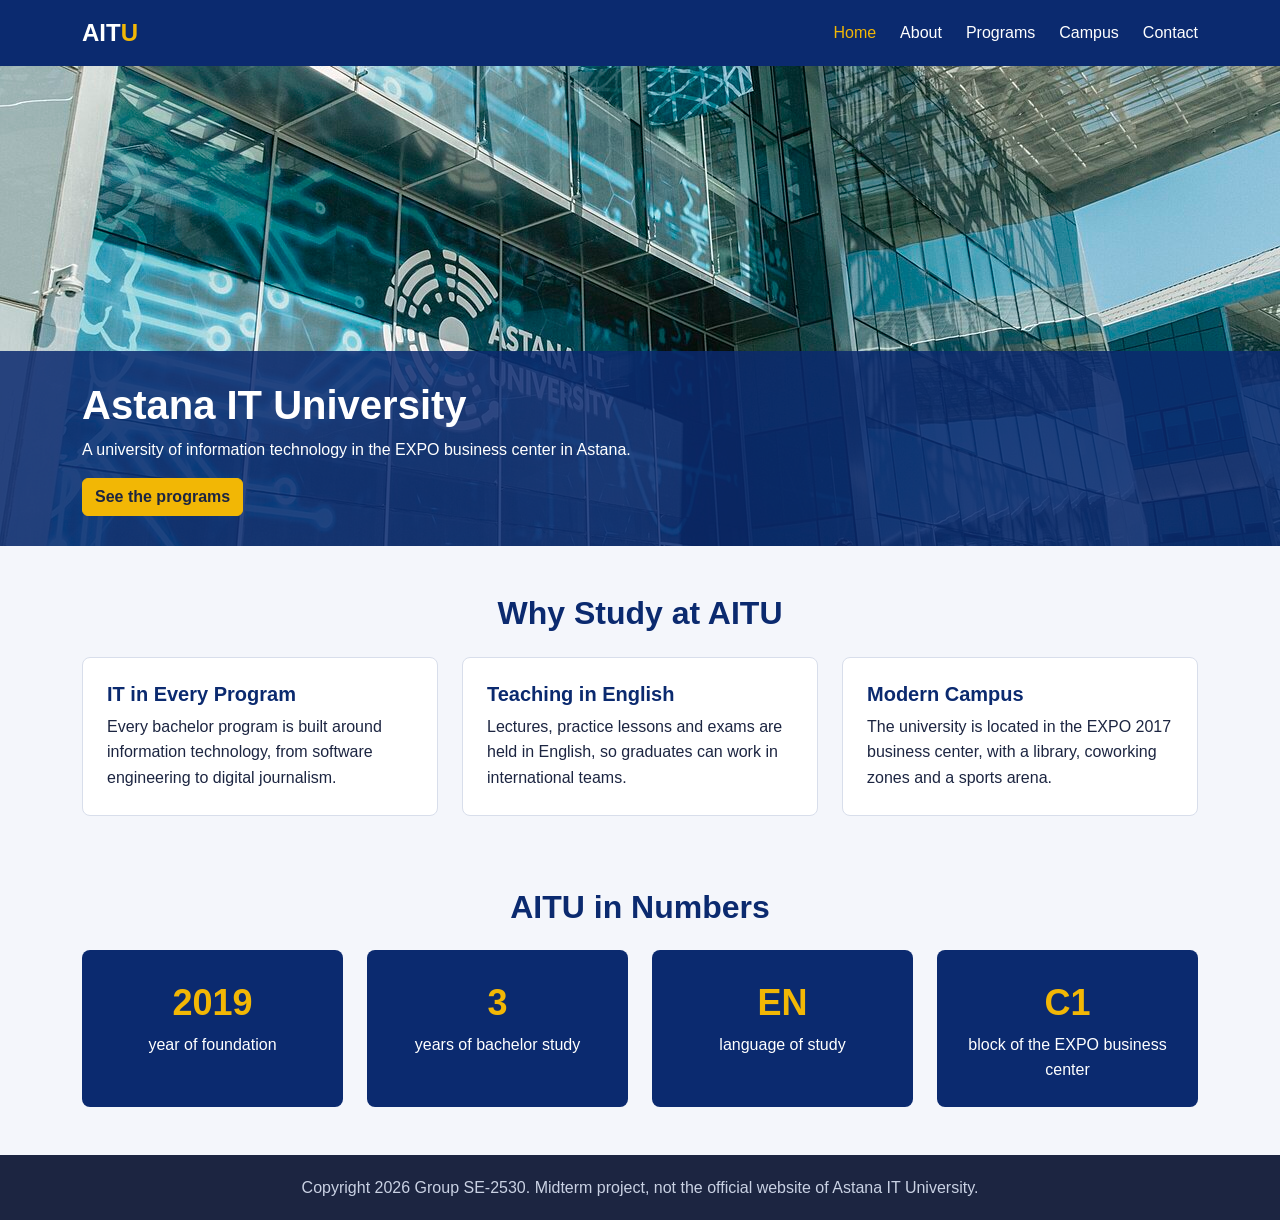
==== index.html @ d7051963 "copy the midterm website" ====
<!DOCTYPE html>
<html lang="en">
<head>
    <meta charset="UTF-8">
    <meta name="viewport" content="width=device-width, initial-scale=1.0">
    <title>Home - Astana IT University</title>
    <link rel="stylesheet" href="css/bootstrap.min.css">
    <link rel="stylesheet" href="css/styles.css">
</head>
<body>

<header class="site-header">
    <div class="container header-inner">
        <a class="logo" href="index.html">AIT<span>U</span></a>
        <nav>
            <ul class="nav-links">
                <li><a href="index.html" class="active">Home</a></li>
                <li><a href="about.html">About</a></li>
                <li><a href="programs.html">Programs</a></li>
                <li><a href="campus.html">Campus</a></li>
                <li><a href="contact.html">Contact</a></li>
            </ul>
        </nav>
    </div>
</header>

<main>

    <section class="hero">
        <img src="images/building.jpg" alt="Entrance of the Astana IT University building">
        <div class="hero-text">
            <div class="container">
                <h1>Astana IT University</h1>
                <p class="mb-3">A university of information technology in the EXPO business center in Astana.</p>
                <a class="btn btn-primary" href="programs.html">See the programs</a>
            </div>
        </div>
    </section>

    <section class="container py-5">
        <h2 class="text-center mb-4">Why Study at AITU</h2>
        <div class="row">
            <div class="col-md-6 col-lg-4 mb-4">
                <article class="info-card">
                    <h3>IT in Every Program</h3>
                    <p>Every bachelor program is built around information technology, from software
                        engineering to digital journalism.</p>
                </article>
            </div>
            <div class="col-md-6 col-lg-4 mb-4">
                <article class="info-card">
                    <h3>Teaching in English</h3>
                    <p>Lectures, practice lessons and exams are held in English, so graduates can work
                        in international teams.</p>
                </article>
            </div>
            <div class="col-md-12 col-lg-4 mb-4">
                <article class="info-card">
                    <h3>Modern Campus</h3>
                    <p>The university is located in the EXPO 2017 business center, with a library,
                        coworking zones and a sports arena.</p>
                </article>
            </div>
        </div>
    </section>

    <section class="container pb-5">
        <h2 class="text-center mb-4">AITU in Numbers</h2>
        <div class="stats">
            <div class="stat">
                <span class="stat-number">2019</span>
                <span>year of foundation</span>
            </div>
            <div class="stat">
                <span class="stat-number">3</span>
                <span>years of bachelor study</span>
            </div>
            <div class="stat">
                <span class="stat-number">EN</span>
                <span>language of study</span>
            </div>
            <div class="stat">
                <span class="stat-number">C1</span>
                <span>block of the EXPO business center</span>
            </div>
        </div>
    </section>

</main>

<footer class="site-footer">
    <div class="container text-center">
        <p>Copyright 2026 Group SE-2530. Midterm project, not the official website of Astana IT University.</p>
    </div>
</footer>

</body>
</html>
---- css/styles.css ----
* {
    box-sizing: border-box;
}

body {
    background-color: #f4f6fb;
    color: #1c2541;
    font-family: Arial, Helvetica, sans-serif;
    line-height: 1.6;
}

h1,
h2,
h3 {
    color: #0b2a6f;
    font-weight: bold;
}

a {
    color: #0b2a6f;
}

.site-header {
    background-color: #0b2a6f;
    padding: 14px 0;
}

.header-inner {
    display: flex;
    justify-content: space-between;
    align-items: center;
}

.logo {
    color: #ffffff;
    font-size: 24px;
    font-weight: bold;
    text-decoration: none;
}

.logo span {
    color: #f2b705;
}

.nav-links {
    display: flex;
    gap: 24px;
    list-style-type: none;
    margin: 0;
    padding: 0;
}

.nav-links a {
    color: #ffffff;
    text-decoration: none;
}

.nav-links a:hover,
.nav-links a.active {
    color: #f2b705;
}

.hero {
    position: relative;
    height: 480px;
}

.hero img {
    width: 100%;
    height: 100%;
    object-fit: cover;
}

.hero-text {
    position: absolute;
    left: 0;
    bottom: 0;
    width: 100%;
    background-color: rgba(11, 42, 111, 0.85);
    color: #ffffff;
    padding: 30px 0;
}

.hero-text h1 {
    color: #ffffff;
    font-size: 40px;
}

.page-title {
    background-color: #0b2a6f;
    color: #ffffff;
    padding: 40px 0;
}

.page-title h1 {
    color: #ffffff;
    margin: 0;
}

.btn-primary {
    background-color: #f2b705;
    border-color: #f2b705;
    color: #1c2541;
    font-weight: bold;
}

.btn-primary:hover {
    background-color: #d9a404;
    border-color: #d9a404;
    color: #1c2541;
}

.info-card {
    background-color: #ffffff;
    border: 1px solid #d8deeb;
    border-radius: 8px;
    height: 100%;
    padding: 24px;
}

.info-card h3 {
    font-size: 20px;
}

.info-card p {
    margin-bottom: 0;
}

.stats {
    display: grid;
    grid-template-columns: repeat(4, 1fr);
    gap: 24px;
}

.stat {
    background-color: #0b2a6f;
    border-radius: 8px;
    color: #ffffff;
    padding: 24px;
    text-align: center;
}

.stat-number {
    display: block;
    color: #f2b705;
    font-size: 36px;
    font-weight: bold;
}

#mission {
    background-color: #ffffff;
    border-left: 6px solid #f2b705;
    padding: 24px;
}

.programs-table th {
    background-color: #0b2a6f;
    color: #ffffff;
}

.gallery {
    display: grid;
    grid-template-columns: repeat(3, 1fr);
    gap: 16px;
}

.gallery-item {
    position: relative;
    height: 240px;
    margin: 0;
}

.gallery-item img {
    width: 100%;
    height: 100%;
    border-radius: 8px;
    object-fit: cover;
}

.caption {
    position: absolute;
    left: 0;
    bottom: 0;
    width: 100%;
    background-color: rgba(11, 42, 111, 0.85);
    border-radius: 0 0 8px 8px;
    color: #ffffff;
    padding: 8px 12px;
}

#contact-form {
    background-color: #ffffff;
    border: 1px solid #d8deeb;
    border-radius: 8px;
    padding: 24px;
}

.site-footer {
    background-color: #1c2541;
    color: #c9d1e3;
    padding: 20px 0;
}

.site-footer p {
    margin: 0;
}

@media (max-width: 992px) {
    .hero {
        height: 380px;
    }

    .hero-text h1 {
        font-size: 32px;
    }

    .stats {
        grid-template-columns: repeat(2, 1fr);
    }

    .gallery {
        grid-template-columns: repeat(2, 1fr);
    }
}

@media (max-width: 576px) {
    .header-inner {
        flex-direction: column;
        gap: 10px;
    }

    .nav-links {
        flex-wrap: wrap;
        justify-content: center;
        gap: 8px 16px;
    }

    .hero {
        height: 300px;
    }

    .hero-text h1 {
        font-size: 24px;
    }

    .stats {
        grid-template-columns: 1fr;
    }

    .gallery {
        grid-template-columns: 1fr;
    }
}
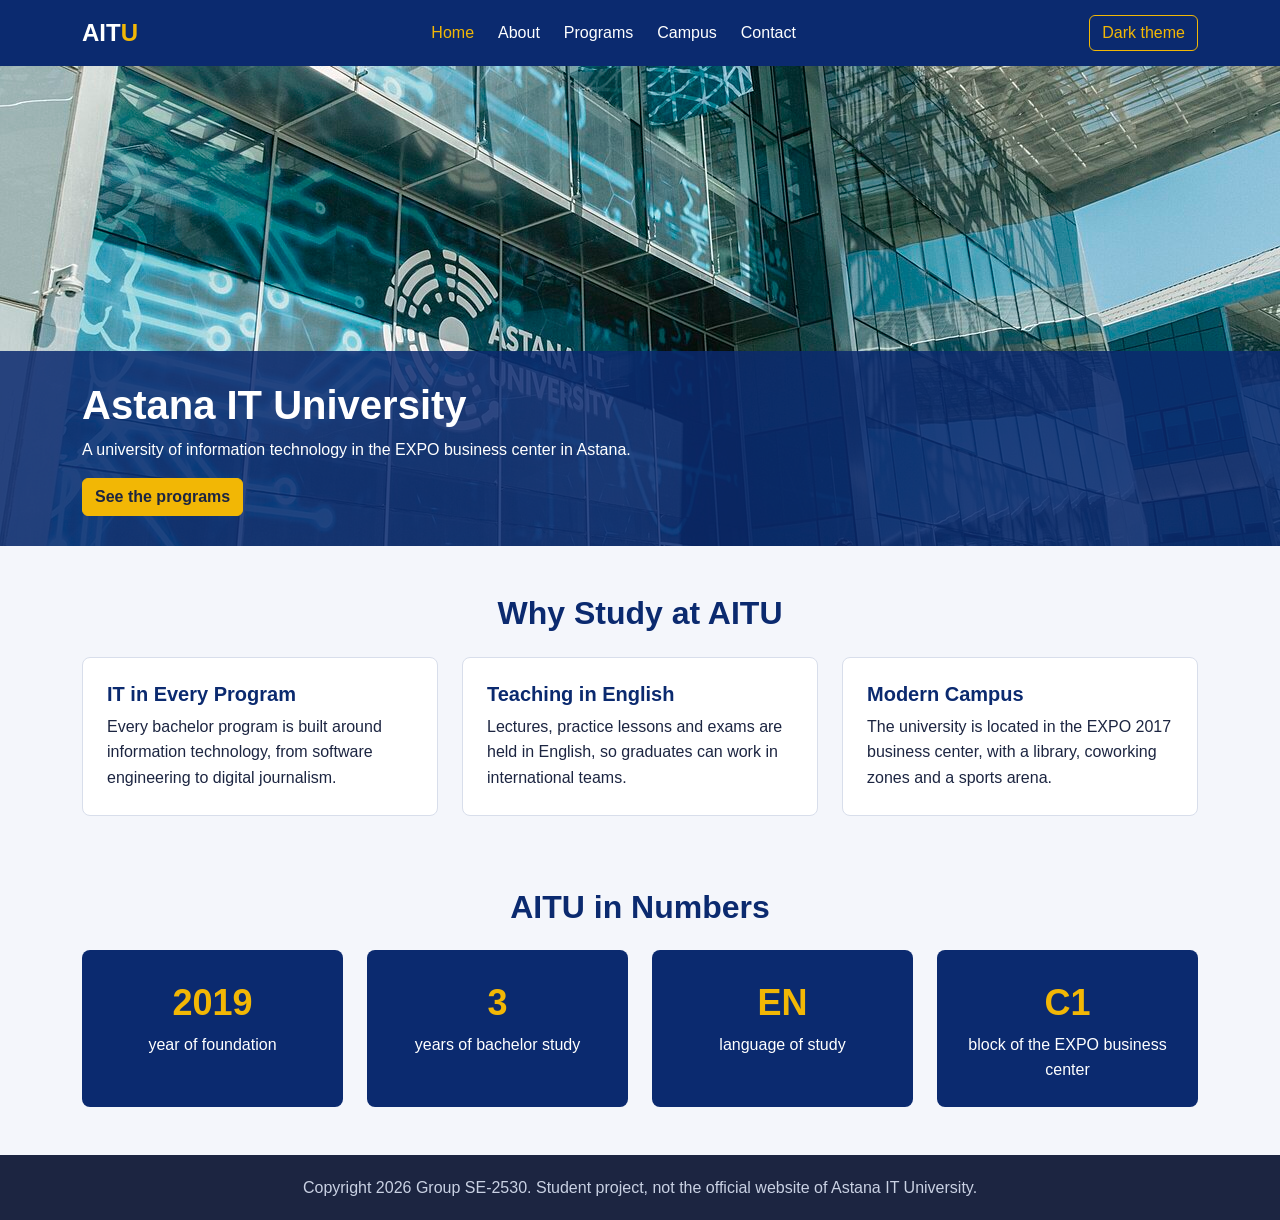
==== commit 8d4ae8d9: "add a dark theme switcher to all pages" ====
--- a/index.html
+++ b/index.html
@@ -21,6 +21,7 @@
                 <li><a href="contact.html">Contact</a></li>
             </ul>
         </nav>
+        <button class="theme-btn" type="button" id="theme-toggle">Dark theme</button>
     </div>
 </header>
 
@@ -90,9 +91,11 @@
 
 <footer class="site-footer">
     <div class="container text-center">
-        <p>Copyright 2026 Group SE-2530. Midterm project, not the official website of Astana IT University.</p>
+        <p>Copyright 2026 Group SE-2530. Student project, not the official website of Astana IT University.</p>
     </div>
 </footer>
 
+<script src="js/theme.js"></script>
+
 </body>
 </html>
--- a/css/styles.css
+++ b/css/styles.css
@@ -60,6 +60,19 @@
     color: #f2b705;
 }
 
+.theme-btn {
+    background-color: transparent;
+    border: 1px solid #f2b705;
+    border-radius: 6px;
+    color: #f2b705;
+    padding: 4px 12px;
+}
+
+.theme-btn:hover {
+    background-color: #f2b705;
+    color: #1c2541;
+}
+
 .hero {
     position: relative;
     height: 480px;
@@ -156,6 +169,42 @@
 .programs-table th {
     background-color: #0b2a6f;
     color: #ffffff;
+}
+
+.programs-count {
+    color: #5a6684;
+}
+
+.no-results {
+    display: none;
+    background-color: #fff4d6;
+    border-left: 6px solid #f2b705;
+    padding: 12px 16px;
+}
+
+.favorite-btn {
+    border: 1px solid #0b2a6f;
+    color: #0b2a6f;
+}
+
+.favorite-btn.saved {
+    background-color: #f2b705;
+    border-color: #f2b705;
+    color: #1c2541;
+    font-weight: bold;
+}
+
+.favorites-list {
+    list-style-type: none;
+    padding: 0;
+}
+
+.favorites-list li {
+    background-color: #ffffff;
+    border: 1px solid #d8deeb;
+    border-radius: 8px;
+    margin-bottom: 8px;
+    padding: 8px 16px;
 }
 
 .gallery {
@@ -205,6 +254,60 @@
     margin: 0;
 }
 
+body.dark-theme {
+    background-color: #10172e;
+    color: #e3e8f4;
+}
+
+.dark-theme h1,
+.dark-theme h2,
+.dark-theme h3 {
+    color: #ffffff;
+}
+
+.dark-theme main li a {
+    color: #f2b705;
+}
+
+.dark-theme .info-card,
+.dark-theme #mission,
+.dark-theme #contact-form,
+.dark-theme .favorites-list li {
+    background-color: #1c2541;
+    border-color: #2e3a5c;
+}
+
+.dark-theme .programs-table td {
+    background-color: #1c2541;
+    border-color: #2e3a5c;
+    box-shadow: none;
+    color: #e3e8f4;
+}
+
+.dark-theme .form-control,
+.dark-theme .form-select {
+    background-color: #10172e;
+    border-color: #2e3a5c;
+    color: #e3e8f4;
+}
+
+.dark-theme .programs-count {
+    color: #aab4cc;
+}
+
+.dark-theme .no-results {
+    background-color: #2e3a5c;
+}
+
+.dark-theme .favorite-btn {
+    border-color: #f2b705;
+    color: #f2b705;
+}
+
+.dark-theme .favorite-btn.saved {
+    color: #1c2541;
+}
+
 @media (max-width: 992px) {
     .hero {
         height: 380px;
